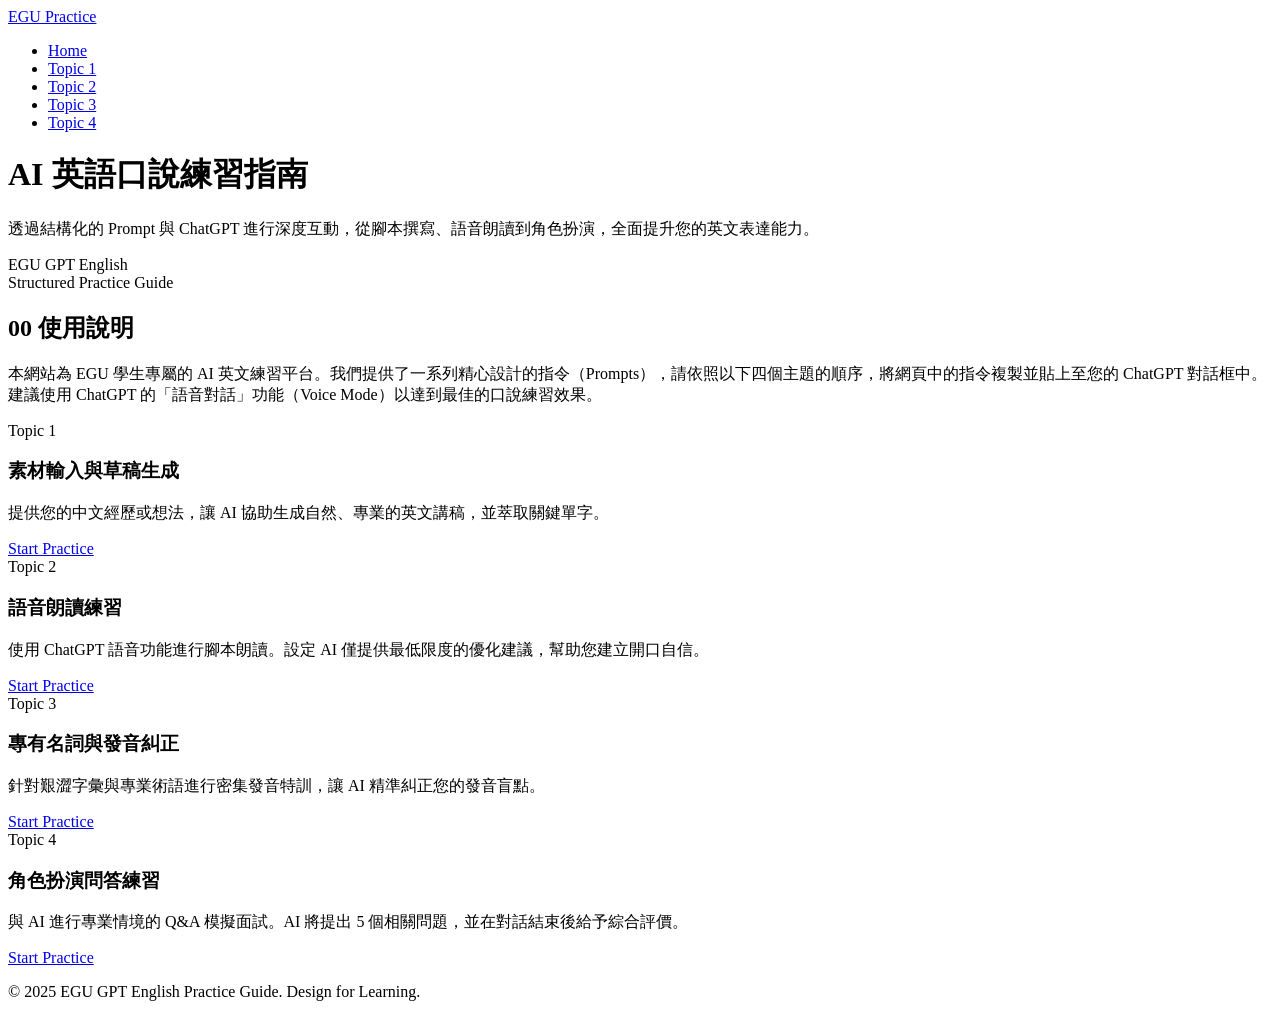
==== index.html @ 335435af "Add home page and script practice pages" ====
<!DOCTYPE html>
<html lang="zh-TW">
<head>
    <meta charset="UTF-8">
    <meta name="viewport" content="width=device-width, initial-scale=1.0">
    <title>EGU GPT English Practice | Home</title>
    <link rel="stylesheet" href="styles.css">
</head>
<body>
    <nav class="navbar">
        <div class="nav-container">
            <a href="index.html" class="logo">EGU Practice</a>
            <ul class="nav-links">
                <li><a href="index.html" class="active">Home</a></li>
                <li><a href="topic-1.html">Topic 1</a></li>
                <li><a href="topic-2.html">Topic 2</a></li>
                <li><a href="topic-3.html">Topic 3</a></li>
                <li><a href="topic-4.html">Topic 4</a></li>
            </ul>
        </div>
    </nav>

    <main class="container">
        <header class="hero reveal">
            <div class="hero-content">
                <h1>AI 英語口說練習指南</h1>
                <p>透過結構化的 Prompt 與 ChatGPT 進行深度互動，從腳本撰寫、語音朗讀到角色扮演，全面提升您的英文表達能力。</p>
            </div>
            <div class="hero-meta">
                <span>EGU GPT English</span><br>
                <span>Structured Practice Guide</span>
            </div>
        </header>

        <section class="reveal">
            <h2 class="section-title"><span class="section-number">00</span> 使用說明</h2>
            <p class="instruction-block">本網站為 EGU 學生專屬的 AI 英文練習平台。我們提供了一系列精心設計的指令（Prompts），請依照以下四個主題的順序，將網頁中的指令複製並貼上至您的 ChatGPT 對話框中。建議使用 ChatGPT 的「語音對話」功能（Voice Mode）以達到最佳的口說練習效果。</p>
        </section>

        <section class="topics-grid reveal">
            <article class="topic-card">
                <span class="topic-meta">Topic 1</span>
                <h3>素材輸入與草稿生成</h3>
                <p>提供您的中文經歷或想法，讓 AI 協助生成自然、專業的英文講稿，並萃取關鍵單字。</p>
                <a href="topic-1.html" class="card-link">Start Practice</a>
            </article>

            <article class="topic-card">
                <span class="topic-meta">Topic 2</span>
                <h3>語音朗讀練習</h3>
                <p>使用 ChatGPT 語音功能進行腳本朗讀。設定 AI 僅提供最低限度的優化建議，幫助您建立開口自信。</p>
                <a href="topic-2.html" class="card-link">Start Practice</a>
            </article>

            <article class="topic-card">
                <span class="topic-meta">Topic 3</span>
                <h3>專有名詞與發音糾正</h3>
                <p>針對艱澀字彙與專業術語進行密集發音特訓，讓 AI 精準糾正您的發音盲點。</p>
                <a href="topic-3.html" class="card-link">Start Practice</a>
            </article>

            <article class="topic-card">
                <span class="topic-meta">Topic 4</span>
                <h3>角色扮演問答練習</h3>
                <p>與 AI 進行專業情境的 Q&A 模擬面試。AI 將提出 5 個相關問題，並在對話結束後給予綜合評價。</p>
                <a href="topic-4.html" class="card-link">Start Practice</a>
            </article>
        </section>
    </main>

    <footer class="footer">
        <p>&copy; 2025 EGU GPT English Practice Guide. Design for Learning.</p>
    </footer>

    <script src="script.js"></script>
</body>
</html>
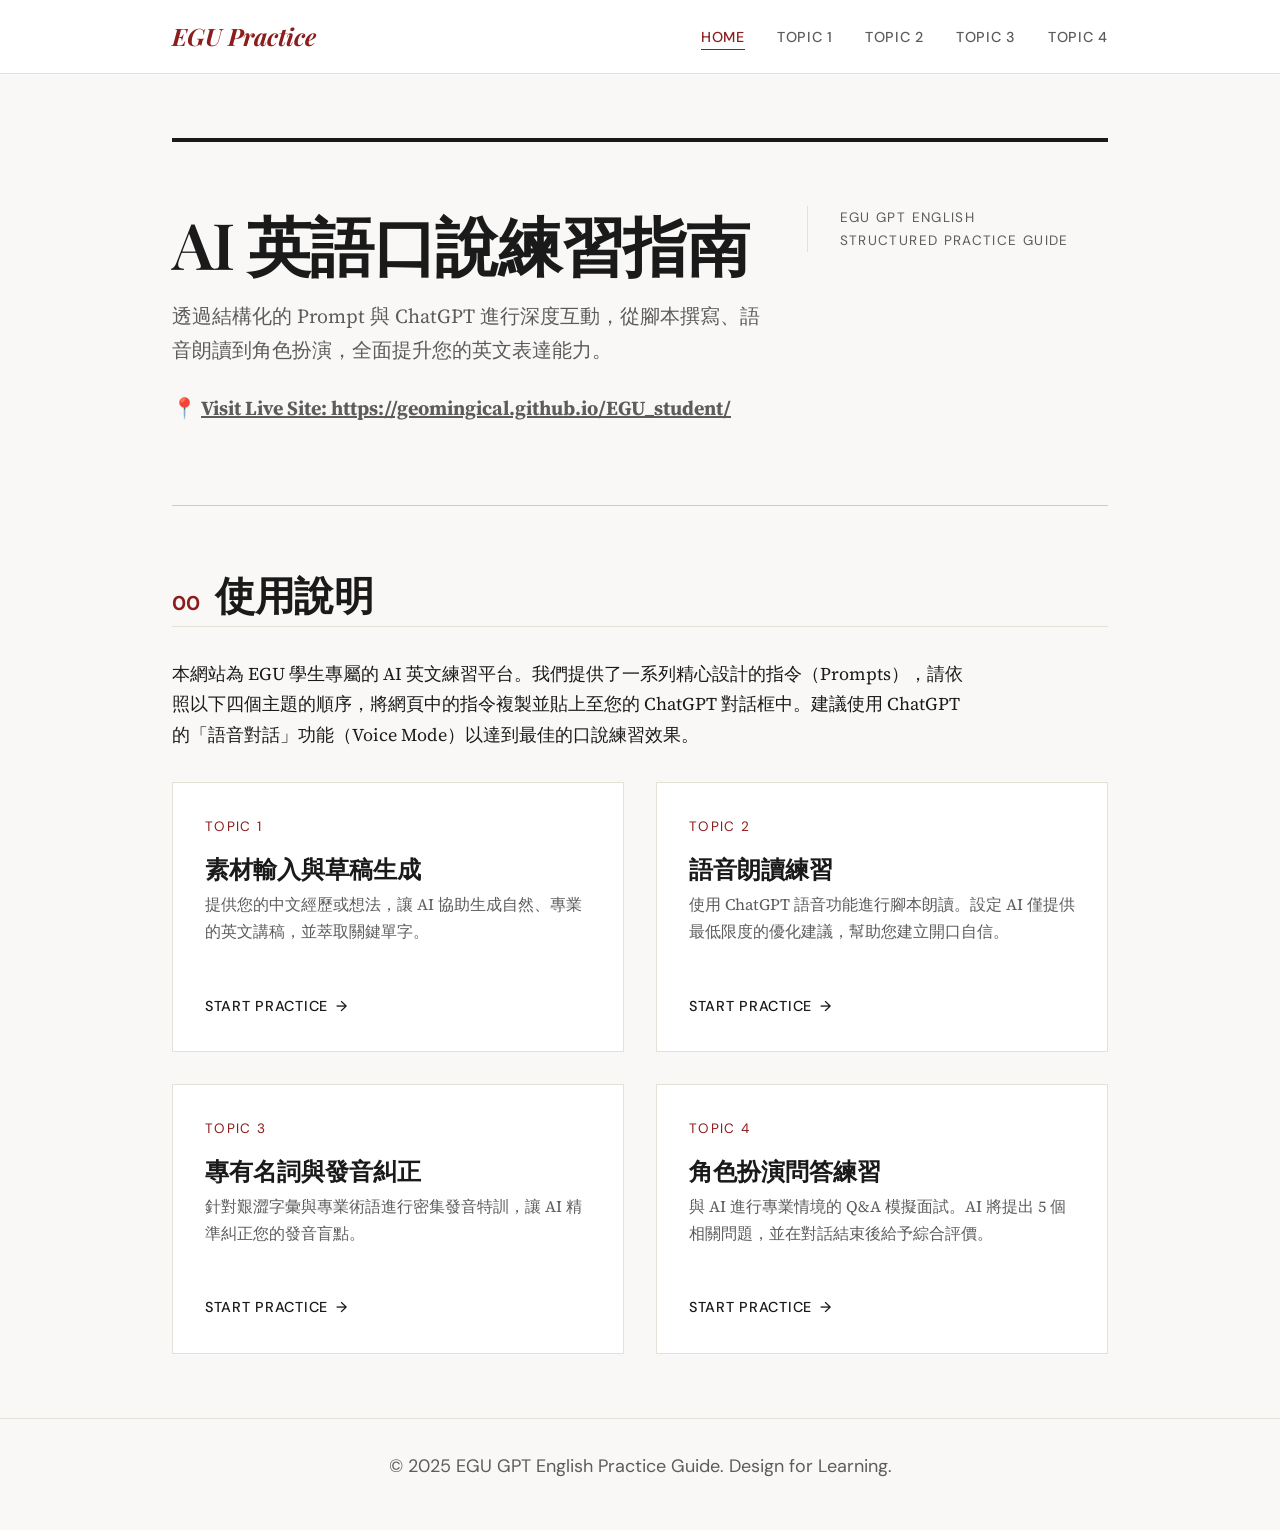
==== commit 6294a2c6: "Update live site links in README and homepage" ====
--- a/index.html
+++ b/index.html
@@ -25,6 +25,7 @@
             <div class="hero-content">
                 <h1>AI 英語口說練習指南</h1>
                 <p>透過結構化的 Prompt 與 ChatGPT 進行深度互動，從腳本撰寫、語音朗讀到角色扮演，全面提升您的英文表達能力。</p>
+                <p style="margin-top: 1.5rem;"><strong>📍 <a href="https://geomingical.github.io/EGU_student/" style="color: inherit; text-decoration: underline;" target="_blank">Visit Live Site: https://geomingical.github.io/EGU_student/</a></strong></p>
             </div>
             <div class="hero-meta">
                 <span>EGU GPT English</span><br>
--- a/styles.css
+++ b/styles.css
@@ -0,0 +1,454 @@
+@import url('https://fonts.googleapis.com/css2?family=DM+Sans:ital,wght@0,400;0,500;0,700;1,400&family=Playfair+Display:ital,wght@0,400;0,600;0,700;1,400;1,600&family=Source+Serif+4:ital,opsz,wght@0,8..60,400;0,8..60,500;0,8..60,600;1,8..60,400;1,8..60,500&display=swap');
+
+:root {
+  /* Colors */
+  --bg: #F9F8F6;
+  --surface: #FFFFFF;
+  --text: #1A1A1A;
+  --text-muted: #5C5C5C;
+  --accent: #8C1D1D;
+  --accent-hover: #691515;
+  --accent-muted: rgba(140, 29, 29, 0.08);
+  --border: #E5E0D8;
+  --border-strong: #D1C9BE;
+  
+  /* Typography */
+  --font-display: 'Playfair Display', serif;
+  --font-body: 'Source Serif 4', serif;
+  --font-ui: 'DM Sans', sans-serif;
+  --font-mono: 'DM Sans', monospace;
+  
+  /* Spacing */
+  --space-xs: 0.5rem;
+  --space-sm: 1rem;
+  --space-md: 2rem;
+  --space-lg: 4rem;
+  --space-xl: 6rem;
+  
+  /* Layout */
+  --max-width: 1000px;
+  --radius-sm: 2px;
+  --radius-md: 4px;
+}
+
+* {
+  margin: 0;
+  padding: 0;
+  box-sizing: border-box;
+}
+
+body {
+  font-family: var(--font-body);
+  line-height: 1.7;
+  color: var(--text);
+  background-color: var(--bg);
+  -webkit-font-smoothing: antialiased;
+  -moz-osx-font-smoothing: grayscale;
+}
+
+h1, h2, h3, h4, h5, h6 {
+  font-family: var(--font-display);
+  font-weight: 600;
+  line-height: 1.2;
+  color: var(--text);
+}
+
+/* Typography Scales */
+h1 { font-size: clamp(2.5rem, 5vw, 4rem); letter-spacing: -0.02em; margin-bottom: var(--space-md); }
+h2 { font-size: clamp(2rem, 4vw, 2.5rem); letter-spacing: -0.01em; margin-bottom: var(--space-sm); }
+h3 { font-size: clamp(1.5rem, 3vw, 1.8rem); margin-bottom: var(--space-sm); }
+h4 { font-size: 1.25rem; font-family: var(--font-ui); font-weight: 500; text-transform: uppercase; letter-spacing: 0.05em; }
+
+p {
+  margin-bottom: var(--space-sm);
+  font-size: 1.125rem;
+}
+
+.text-muted {
+  color: var(--text-muted);
+}
+
+.ui-text {
+  font-family: var(--font-ui);
+}
+
+/* Navigation */
+.navbar {
+  background-color: var(--surface);
+  border-bottom: 1px solid var(--border);
+  position: sticky;
+  top: 0;
+  z-index: 100;
+  padding: var(--space-sm) 0;
+}
+
+.nav-container {
+  max-width: var(--max-width);
+  margin: 0 auto;
+  display: flex;
+  justify-content: space-between;
+  align-items: center;
+  padding: 0 var(--space-md);
+}
+
+.logo {
+  font-family: var(--font-display);
+  font-size: 1.5rem;
+  font-weight: 700;
+  color: var(--accent);
+  text-decoration: none;
+  font-style: italic;
+}
+
+.nav-links {
+  display: flex;
+  list-style: none;
+  gap: var(--space-md);
+}
+
+.nav-links a {
+  font-family: var(--font-ui);
+  font-size: 0.9rem;
+  font-weight: 500;
+  text-transform: uppercase;
+  letter-spacing: 0.05em;
+  color: var(--text-muted);
+  text-decoration: none;
+  transition: color 0.3s ease;
+  position: relative;
+}
+
+.nav-links a:hover,
+.nav-links a.active {
+  color: var(--accent);
+}
+
+.nav-links a.active::after {
+  content: '';
+  position: absolute;
+  bottom: -4px;
+  left: 0;
+  width: 100%;
+  height: 1px;
+  background-color: var(--accent);
+}
+
+/* Layout */
+.container {
+  max-width: var(--max-width);
+  margin: 0 auto;
+  padding: var(--space-lg) var(--space-md);
+  min-height: calc(100vh - 150px);
+}
+
+/* Hero Section */
+.hero {
+  border-top: 4px solid var(--text);
+  border-bottom: 1px solid var(--border-strong);
+  padding: var(--space-lg) 0;
+  margin-bottom: var(--space-lg);
+  display: grid;
+  grid-template-columns: 2fr 1fr;
+  gap: var(--space-md);
+  align-items: start;
+}
+
+.hero-content h1 {
+  margin-bottom: var(--space-sm);
+}
+
+.hero-content p {
+  font-size: 1.25rem;
+  color: var(--text-muted);
+  max-width: 600px;
+}
+
+.hero-meta {
+  font-family: var(--font-ui);
+  font-size: 0.85rem;
+  text-transform: uppercase;
+  letter-spacing: 0.1em;
+  color: var(--text-muted);
+  border-left: 1px solid var(--border);
+  padding-left: var(--space-md);
+}
+
+/* Topics Grid (Homepage) */
+.topics-grid {
+  display: grid;
+  grid-template-columns: repeat(2, 1fr);
+  gap: var(--space-md);
+  margin-top: var(--space-md);
+}
+
+.topic-card {
+  background: var(--surface);
+  border: 1px solid var(--border);
+  padding: var(--space-md);
+  transition: all 0.3s ease;
+  display: flex;
+  flex-direction: column;
+  position: relative;
+}
+
+.topic-card::before {
+  content: '';
+  position: absolute;
+  top: 0;
+  left: 0;
+  width: 100%;
+  height: 3px;
+  background: var(--text);
+  transform: scaleX(0);
+  transform-origin: left;
+  transition: transform 0.4s ease;
+}
+
+.topic-card:hover {
+  box-shadow: 0 12px 24px rgba(0,0,0,0.04);
+  border-color: var(--border-strong);
+}
+
+.topic-card:hover::before {
+  transform: scaleX(1);
+}
+
+.topic-meta {
+  font-family: var(--font-ui);
+  font-size: 0.85rem;
+  color: var(--accent);
+  text-transform: uppercase;
+  letter-spacing: 0.1em;
+  margin-bottom: var(--space-sm);
+  display: block;
+}
+
+.topic-card h3 {
+  font-size: 1.5rem;
+  margin-bottom: var(--space-xs);
+}
+
+.topic-card p {
+  color: var(--text-muted);
+  font-size: 1rem;
+  flex-grow: 1;
+}
+
+.card-link {
+  font-family: var(--font-ui);
+  font-weight: 500;
+  font-size: 0.9rem;
+  text-transform: uppercase;
+  letter-spacing: 0.05em;
+  color: var(--text);
+  text-decoration: none;
+  display: inline-flex;
+  align-items: center;
+  margin-top: var(--space-md);
+  border-bottom: 1px solid transparent;
+  transition: border-color 0.3s ease;
+  align-self: flex-start;
+}
+
+.card-link::after {
+  content: '→';
+  margin-left: 0.5rem;
+  transition: transform 0.3s ease;
+}
+
+.topic-card:hover .card-link {
+  border-color: var(--text);
+}
+
+.topic-card:hover .card-link::after {
+  transform: translateX(4px);
+}
+
+/* Page Header (Topic Pages) */
+.page-header {
+  border-top: 4px solid var(--text);
+  border-bottom: 1px solid var(--border-strong);
+  padding: var(--space-lg) 0;
+  margin-bottom: var(--space-lg);
+  text-align: center;
+}
+
+.page-header .topic-meta {
+  justify-content: center;
+  margin-bottom: var(--space-sm);
+}
+
+/* Content Sections */
+.section-title {
+  display: flex;
+  align-items: baseline;
+  gap: 1rem;
+  border-bottom: 1px solid var(--border);
+  padding-bottom: var(--space-xs);
+  margin-top: var(--space-lg);
+  margin-bottom: var(--space-md);
+}
+
+.section-number {
+  font-family: var(--font-ui);
+  color: var(--accent);
+  font-size: 1.25rem;
+  font-weight: 700;
+}
+
+.instruction-block {
+  font-size: 1.125rem;
+  color: var(--text);
+  margin-bottom: var(--space-md);
+  max-width: 800px;
+}
+
+/* Prompt Card */
+.prompt-card {
+  background-color: var(--surface);
+  border: 1px solid var(--border-strong);
+  border-left: 4px solid var(--accent);
+  margin: var(--space-md) 0;
+  position: relative;
+  box-shadow: 0 4px 12px rgba(0,0,0,0.02);
+}
+
+.prompt-header {
+  display: flex;
+  justify-content: space-between;
+  align-items: center;
+  padding: var(--space-sm) var(--space-md);
+  border-bottom: 1px solid var(--border);
+  background-color: var(--bg);
+}
+
+.prompt-label {
+  font-family: var(--font-ui);
+  font-size: 0.85rem;
+  text-transform: uppercase;
+  letter-spacing: 0.05em;
+  color: var(--text-muted);
+  font-weight: 600;
+}
+
+.btn-copy {
+  font-family: var(--font-ui);
+  font-size: 0.85rem;
+  background: transparent;
+  border: 1px solid var(--border-strong);
+  color: var(--text);
+  padding: 0.4rem 0.8rem;
+  border-radius: var(--radius-sm);
+  cursor: pointer;
+  transition: all 0.2s ease;
+  display: inline-flex;
+  align-items: center;
+  gap: 0.5rem;
+}
+
+.btn-copy:hover {
+  background: var(--text);
+  color: var(--surface);
+  border-color: var(--text);
+}
+
+.btn-copy.copied {
+  background: var(--accent);
+  color: var(--surface);
+  border-color: var(--accent);
+}
+
+.prompt-content {
+  padding: var(--space-md);
+  font-family: var(--font-body);
+  font-size: 1.125rem;
+  line-height: 1.8;
+  color: var(--text);
+  white-space: pre-wrap;
+}
+
+/* Topic Navigation (Bottom) */
+.topic-nav {
+  display: flex;
+  justify-content: space-between;
+  margin-top: var(--space-xl);
+  padding-top: var(--space-md);
+  border-top: 1px solid var(--border-strong);
+}
+
+.nav-btn {
+  font-family: var(--font-ui);
+  font-size: 0.9rem;
+  font-weight: 500;
+  text-transform: uppercase;
+  letter-spacing: 0.05em;
+  color: var(--text);
+  text-decoration: none;
+  display: inline-flex;
+  align-items: center;
+  padding: var(--space-sm) var(--space-md);
+  border: 1px solid var(--border);
+  background: var(--surface);
+  transition: all 0.3s ease;
+}
+
+.nav-btn:hover {
+  border-color: var(--text);
+  background: var(--bg);
+}
+
+.nav-btn-prev::before { content: '←'; margin-right: 0.5rem; }
+.nav-btn-next::after { content: '→'; margin-left: 0.5rem; }
+
+/* Footer */
+.footer {
+  text-align: center;
+  padding: var(--space-md) 0;
+  border-top: 1px solid var(--border);
+  font-family: var(--font-ui);
+  font-size: 0.85rem;
+  color: var(--text-muted);
+}
+
+/* Animations */
+.reveal {
+  animation: fadeUp 0.6s cubic-bezier(0.16, 1, 0.3, 1) backwards;
+}
+.reveal:nth-child(1) { animation-delay: 0.05s; }
+.reveal:nth-child(2) { animation-delay: 0.1s; }
+.reveal:nth-child(3) { animation-delay: 0.15s; }
+.reveal:nth-child(4) { animation-delay: 0.2s; }
+
+@keyframes fadeUp {
+  from { opacity: 0; transform: translateY(20px); }
+  to { opacity: 1; transform: translateY(0); }
+}
+
+/* Responsive */
+@media (max-width: 768px) {
+  h1 { font-size: 2.5rem; }
+  .hero {
+    grid-template-columns: 1fr;
+  }
+  .hero-meta {
+    border-left: none;
+    border-top: 1px solid var(--border);
+    padding-left: 0;
+    padding-top: var(--space-sm);
+    margin-top: var(--space-sm);
+  }
+  .topics-grid {
+    grid-template-columns: 1fr;
+  }
+  .nav-links {
+    display: none;
+  }
+  .prompt-header {
+    flex-direction: column;
+    align-items: flex-start;
+    gap: 0.5rem;
+  }
+  .btn-copy {
+    align-self: flex-end;
+  }
+}
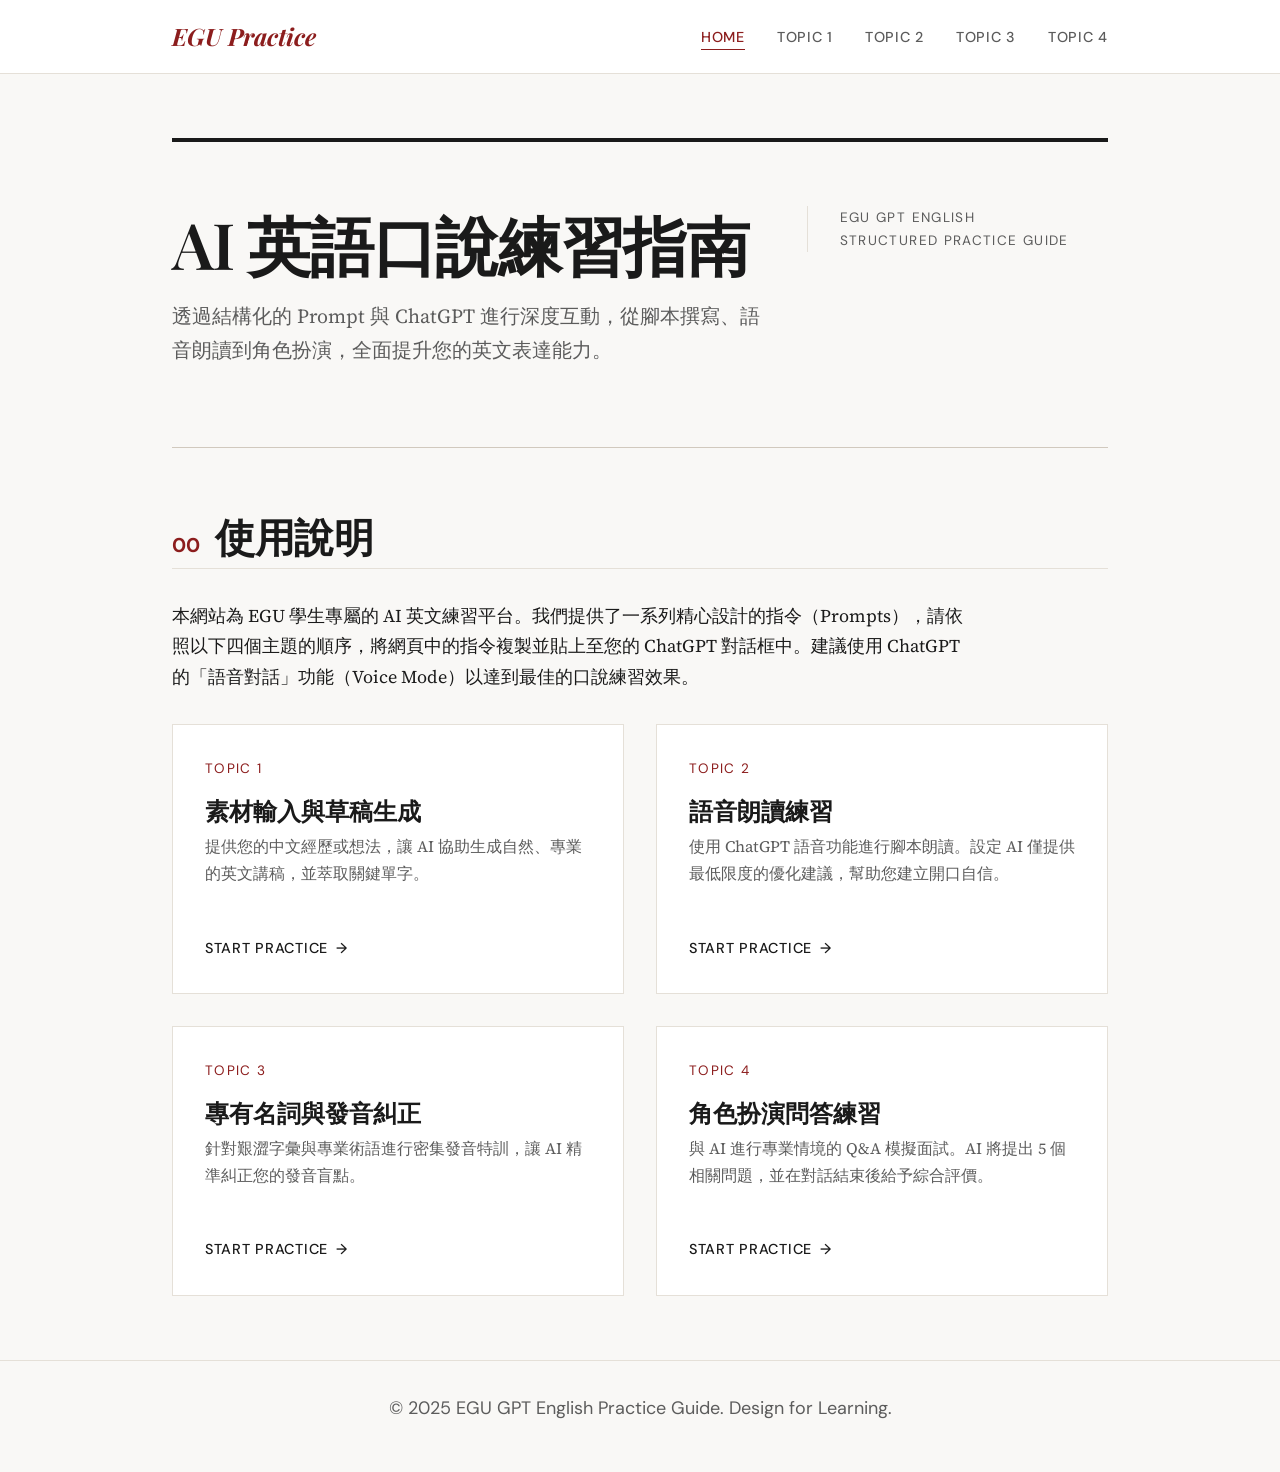
==== commit 9743da3e: "Remove redundant homepage live site line" ====
--- a/index.html
+++ b/index.html
@@ -25,7 +25,6 @@
             <div class="hero-content">
                 <h1>AI 英語口說練習指南</h1>
                 <p>透過結構化的 Prompt 與 ChatGPT 進行深度互動，從腳本撰寫、語音朗讀到角色扮演，全面提升您的英文表達能力。</p>
-                <p style="margin-top: 1.5rem;"><strong>📍 <a href="https://geomingical.github.io/EGU_student/" style="color: inherit; text-decoration: underline;" target="_blank">Visit Live Site: https://geomingical.github.io/EGU_student/</a></strong></p>
             </div>
             <div class="hero-meta">
                 <span>EGU GPT English</span><br>
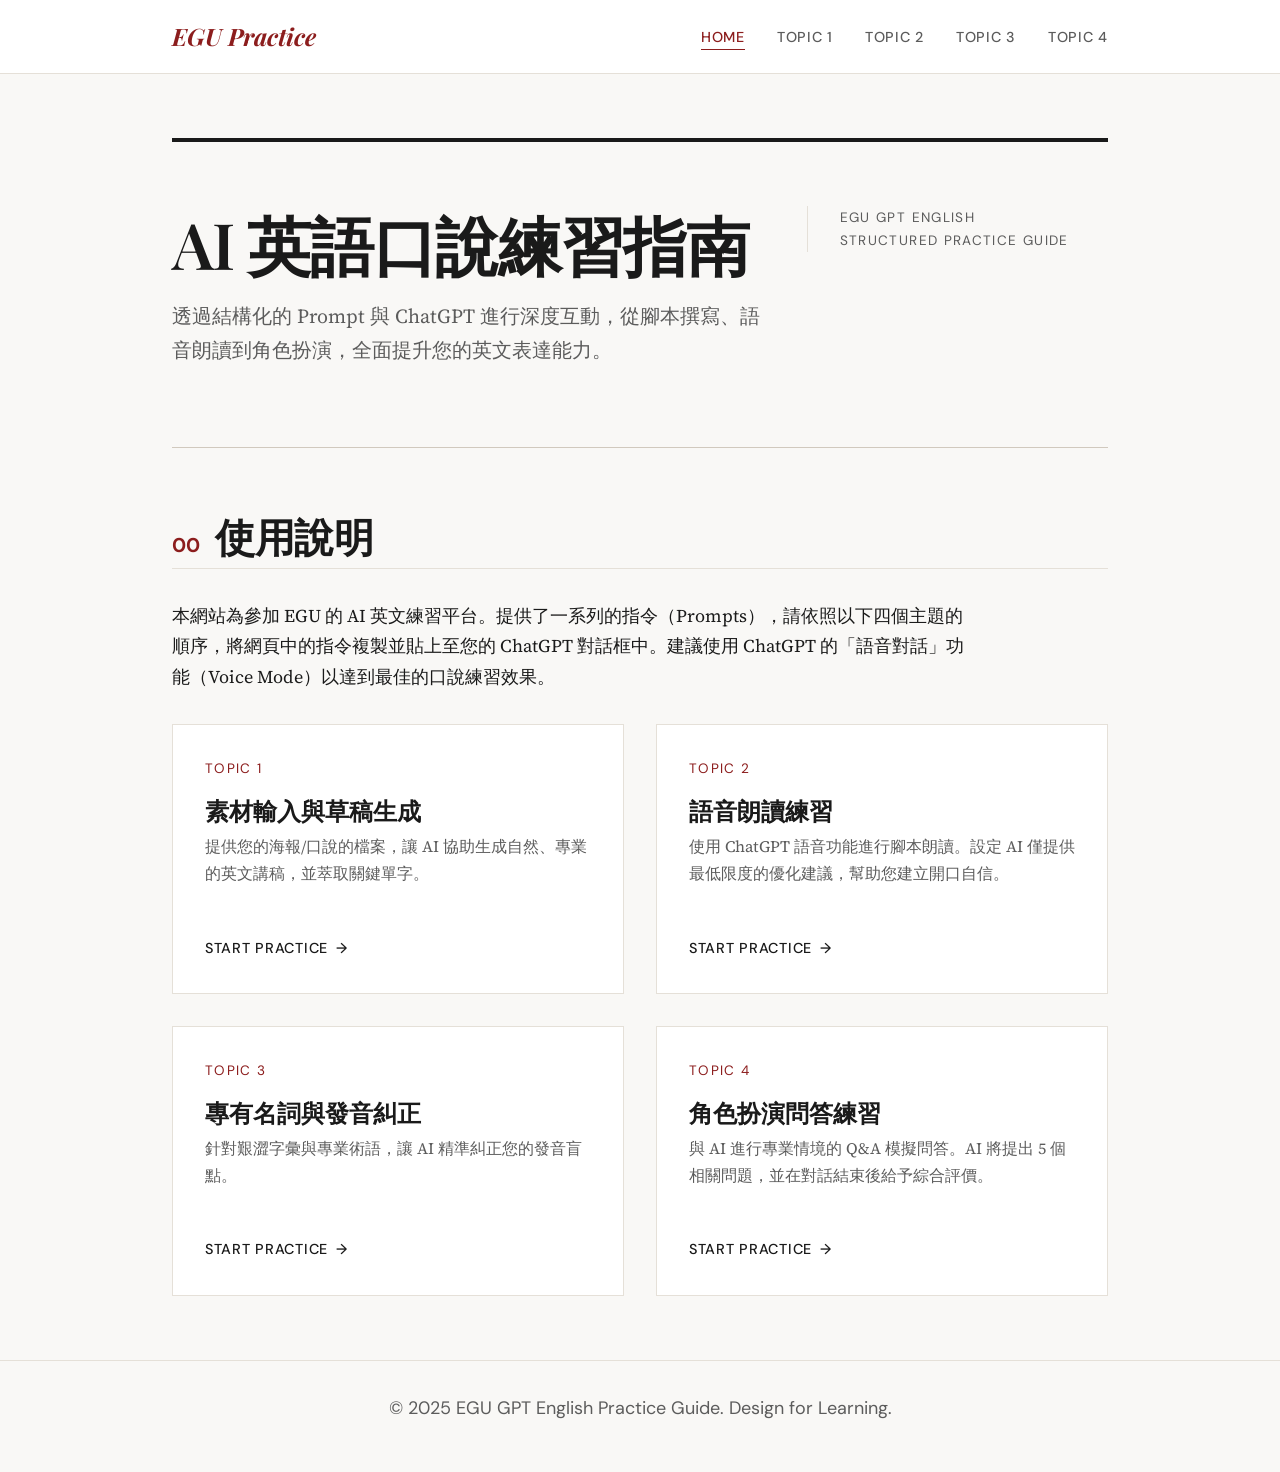
==== commit dbc4893f: "feat: update prompts in topic 1-4 with new EGU-specific content" ====
--- a/index.html
+++ b/index.html
@@ -34,14 +34,14 @@
 
         <section class="reveal">
             <h2 class="section-title"><span class="section-number">00</span> 使用說明</h2>
-            <p class="instruction-block">本網站為 EGU 學生專屬的 AI 英文練習平台。我們提供了一系列精心設計的指令（Prompts），請依照以下四個主題的順序，將網頁中的指令複製並貼上至您的 ChatGPT 對話框中。建議使用 ChatGPT 的「語音對話」功能（Voice Mode）以達到最佳的口說練習效果。</p>
+            <p class="instruction-block">本網站為參加 EGU 的 AI 英文練習平台。提供了一系列的指令（Prompts），請依照以下四個主題的順序，將網頁中的指令複製並貼上至您的 ChatGPT 對話框中。建議使用 ChatGPT 的「語音對話」功能（Voice Mode）以達到最佳的口說練習效果。</p>
         </section>
 
         <section class="topics-grid reveal">
             <article class="topic-card">
                 <span class="topic-meta">Topic 1</span>
                 <h3>素材輸入與草稿生成</h3>
-                <p>提供您的中文經歷或想法，讓 AI 協助生成自然、專業的英文講稿，並萃取關鍵單字。</p>
+                <p>提供您的海報/口說的檔案，讓 AI 協助生成自然、專業的英文講稿，並萃取關鍵單字。</p>
                 <a href="topic-1.html" class="card-link">Start Practice</a>
             </article>
 
@@ -55,14 +55,14 @@
             <article class="topic-card">
                 <span class="topic-meta">Topic 3</span>
                 <h3>專有名詞與發音糾正</h3>
-                <p>針對艱澀字彙與專業術語進行密集發音特訓，讓 AI 精準糾正您的發音盲點。</p>
+                <p>針對艱澀字彙與專業術語，讓 AI 精準糾正您的發音盲點。</p>
                 <a href="topic-3.html" class="card-link">Start Practice</a>
             </article>
 
             <article class="topic-card">
                 <span class="topic-meta">Topic 4</span>
                 <h3>角色扮演問答練習</h3>
-                <p>與 AI 進行專業情境的 Q&A 模擬面試。AI 將提出 5 個相關問題，並在對話結束後給予綜合評價。</p>
+                <p>與 AI 進行專業情境的 Q&A 模擬問答。AI 將提出 5 個相關問題，並在對話結束後給予綜合評價。</p>
                 <a href="topic-4.html" class="card-link">Start Practice</a>
             </article>
         </section>
